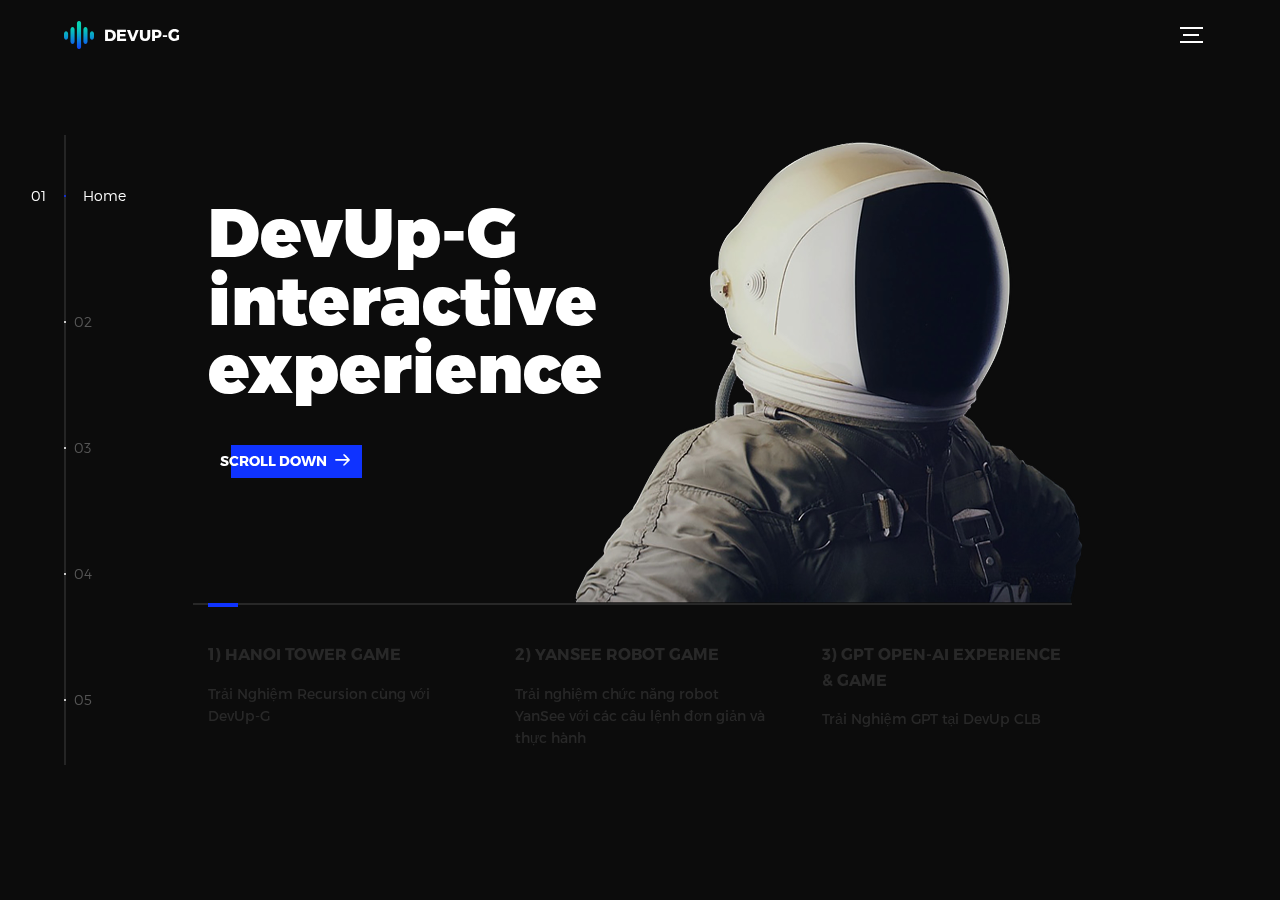
==== Ondex.html @ b47e3904 "go" ====
<!DOCTYPE html>
<html lang="en">
<head>
  <title>DevUp</title>
  <meta charset="utf-8">
  <meta name="viewport" content="width=device-width, initial-scale=1">
  <meta http-equiv="X-UA-Compatible" content="IE=edge">
  <meta name="description" content="HTML5 website template">
  <meta name="keywords" content="global, template, html, sass, jquery">
  <meta name="author" content="Bucky Maler">
  <link rel="stylesheet" href="assets/css/main.css">
</head>
<body>

<!-- notification for small viewports and landscape oriented smartphones -->
<div class="device-notification">
  <a class="device-notification--logo" href="#0">
    <img src="assets/img/logo.png" alt="Global">
    <p>DevUp Game</p>
  </a>
  <p class="device-notification--message">Global has so much to offer that we must request you orient your device to portrait or find a larger screen. You won't be disappointed.</p>
</div>

<div class="perspective effect-rotate-left">
  <div class="container"><div class="outer-nav--return"></div>
    <div id="viewport" class="l-viewport">
      <div class="l-wrapper">
        <header class="header">
          <a class="header--logo" href="#0">
            <img src="assets/img/logo.png" alt="Global">
            <p>DevUp-G</p>
          </a>
          <button class="header--cta cta">DevUp-G</button>
          <div class="header--nav-toggle">
            <span></span>
          </div>
        </header>
        <nav class="l-side-nav">
          <ul class="side-nav">
            <li class="is-active"><span>Home</span></li>
            <li><span>D-Game</span></li>
            <li><span>About</span></li>
            <li><span>Contact</span></li>
            <li><span>Website</span></li>
          </ul>
        </nav>
        <ul class="l-main-content main-content">
          <li class="l-section section section--is-active">
            <div class="intro">
              <div class="intro--banner">
                <h1>DevUp-G<br>interactive<br>experience</h1>
                <button class="cta">Scroll Down
                  <svg version="1.1" id="Layer_1" xmlns="http://www.w3.org/2000/svg" xmlns:xlink="http://www.w3.org/1999/xlink" x="0px" y="0px" viewBox="0 0 150 118" style="enable-background:new 0 0 150 118;" xml:space="preserve">
                  <g transform="translate(0.000000,118.000000) scale(0.100000,-0.100000)">
                    <path d="M870,1167c-34-17-55-57-46-90c3-15,81-100,194-211l187-185l-565-1c-431,0-571-3-590-13c-55-28-64-94-18-137c21-20,33-20,597-20h575l-192-193C800,103,794,94,849,39c20-20,39-29,61-29c28,0,63,30,298,262c147,144,272,271,279,282c30,51,23,60-219,304C947,1180,926,1196,870,1167z"/>
                  </g>
                  </svg>
                  <span class="btn-background"></span>
                </button>
                <img src="assets/img/introduction-visual.png" alt="Welcome">
              </div>
              <div class="intro--options">
                <a href="https://www.mathsisfun.com/games/towerofhanoi.html">
                  <h3>1) Hanoi Tower Game</h3>
                  <p>Trải Nghiệm Recursion cùng với DevUp-G</p>
                </a>
                <a href="#0">
                  <h3>2) YanSee Robot Game</h3>
                  <p>Trải nghiệm chức năng robot YanSee với các câu lệnh đơn giản và thực hành</p>
                </a>
                <a href="#0">
                  <h3>3) GPT OPEN-AI Experience & Game</h3>
                  <p>Trải Nghiệm GPT tại DevUp CLB</p>
                </a>
                
                
              </div>
            </div>
          </li>
          <li class="l-section section">
            <div class="work">
              <h2>OPENDAY GAMES</h2>
              <div class="work--lockup">
                <ul class="slider">
                  <li class="slider--item slider--item-left">
                    <a href="#0">
                      <div class="slider--item-image">
                        <img src="assets/img/work-victory.jpg" alt="Victory">
                      </div>
                      <p class="slider--item-title">#YanSee Robot Game</p>
                      <p class="slider--item-description">Trải nghiệm chức năng robot YanSee với các câu lệnh đơn giản và thực hành kết hợp công nghệ vận động YanSee</p>
                    </a>
                  </li>
                  <li class="slider--item slider--item-center">
                    <a href="https://www.mathsisfun.com/games/towerofhanoi.html">
                      <div class="slider--item-image">
                        <img src="assets/img/work-metiew-smith.jpg" alt="Metiew and Smith">
                      </div>
                      <p class="slider--item-title">#Hanoi Tower Game</p>
                      <p class="slider--item-description">Các bạn sẽ được cung cấp 3 chiếc laptop để có thể truy cập vào game Hanoi Tower. Với mục tiêu đó là thực hiện đưa khổi tháp từ trụ 1 qua trụ 3 càng nhanh càng tốt. BTC sẽ phổ biến luật chơi cho các bạn trước khi chơi. Sau khi hết thời gian BTC sẽ giới thiệu việc ứng dụng Recursion trong việc chơi trò chơi này như thế nào và cho phép các bạn thử lại</p>
                    </a>
                  </li>
                  <li class="slider--item slider--item-right">
                    <a href="#0">
                      <div class="slider--item-image">
                        <img src="assets/img/work-alex-nowak.jpg" alt="Alex Nowak">
                      </div>
                      <p class="slider--item-title">#GPT OPEN-AI Experience & Game</p>
                      <p class="slider--item-description">BTC sẽ cho các bạn 1 máy để trải nghiệm, 1 máy để chơi mini game. Máy chơi Mini Game sẽ kết nối với TV phía sau (nếu có) để hiển thị đáp án của thí sinh tham gia và hiển thị ChatGPT trực tiếp. Mỗi bạn tham gia sẽ được hỏi 1 bộ 3 câu hỏi và câu trả lời sẽ được đánh máy thể hiện trực tiếp trên TV. Sau đó BTC sẽ để GPT trả lời bộ câu hỏi đó để so sánh câu trả lời của học sinh với GPT. Nếu đúng trên ⅔ bộ câu hỏi thì sẽ được phần quà từ BTC, trường hợp trả lời chỉ được ⅓ thì sẽ không được quà.
                      </p>
                    </a>
                  </li>

                </li>
                <li class="slider--item slider--item-right">
                  <a href="#0">
                    <div class="slider--item-image">
                      <img src="assets/img/work-metiew-smith.jpg" alt="Alex Nowak">
                    </div>
                    <p class="slider--item-title">#Bốc Thăm Có Thưởng</p>
                    <p class="slider--item-description">Các bạn học sinh sẽ lắng tìm hiểu về CLB trên website để có nội dung.BTC có một hộp nhỏ chứa các lá thăm để các bạn bốc 1 câu hỏi và trả lời. Khi học sinh bóc và trả lời đúng câu hỏi sẽ được nhận phần quà từ chương trình. Trường hợp trả lời sai, BTC : Chúc bạn may mắn lần sau </p>
                  </a>
                </li>

                </ul>
                <div class="slider--prev">
                  <svg version="1.1" id="Layer_1" xmlns="http://www.w3.org/2000/svg" xmlns:xlink="http://www.w3.org/1999/xlink" x="0px" y="0px"
                  viewBox="0 0 150 118" style="enable-background:new 0 0 150 118;" xml:space="preserve">
                  <g transform="translate(0.000000,118.000000) scale(0.100000,-0.100000)">
                    <path d="M561,1169C525,1155,10,640,3,612c-3-13,1-36,8-52c8-15,134-145,281-289C527,41,562,10,590,10c22,0,41,9,61,29
                    c55,55,49,64-163,278L296,510h575c564,0,576,0,597,20c46,43,37,109-18,137c-19,10-159,13-590,13l-565,1l182,180
                    c101,99,187,188,193,199c16,30,12,57-12,84C631,1174,595,1183,561,1169z"/>
                  </g>
                  </svg>
                </div>
                <div class="slider--next">
                  <svg version="1.1" id="Layer_1" xmlns="http://www.w3.org/2000/svg" xmlns:xlink="http://www.w3.org/1999/xlink" x="0px" y="0px" viewBox="0 0 150 118" style="enable-background:new 0 0 150 118;" xml:space="preserve">
                  <g transform="translate(0.000000,118.000000) scale(0.100000,-0.100000)">
                    <path d="M870,1167c-34-17-55-57-46-90c3-15,81-100,194-211l187-185l-565-1c-431,0-571-3-590-13c-55-28-64-94-18-137c21-20,33-20,597-20h575l-192-193C800,103,794,94,849,39c20-20,39-29,61-29c28,0,63,30,298,262c147,144,272,271,279,282c30,51,23,60-219,304C947,1180,926,1196,870,1167z"/>
                  </g>
                  </svg>
                </div>
              </div>
            </div>
          </li>
          <li class="l-section section">
            <div class="about">
              <div class="about--banner">
                <h2>DevUp<br>believe in<br>passionate<br>people</h2>
                <a href="https://www.facebook.com/DevUp.17">Our Page
                  <span>
                    <svg version="1.1" id="Layer_1" xmlns="http://www.w3.org/2000/svg" xmlns:xlink="http://www.w3.org/1999/xlink" x="0px" y="0px" viewBox="0 0 150 118" style="enable-background:new 0 0 150 118;" xml:space="preserve">
                    <g transform="translate(0.000000,118.000000) scale(0.100000,-0.100000)">
                      <path d="M870,1167c-34-17-55-57-46-90c3-15,81-100,194-211l187-185l-565-1c-431,0-571-3-590-13c-55-28-64-94-18-137c21-20,33-20,597-20h575l-192-193C800,103,794,94,849,39c20-20,39-29,61-29c28,0,63,30,298,262c147,144,272,271,279,282c30,51,23,60-219,304C947,1180,926,1196,870,1167z"/>
                    </g>
                    </svg>
                  </span>
                </a>
                <img src="assets/img/about-visual.png" alt="About Us">
              </div>
              <div class="about--options">
                <a href="#0">
                  <h3>Winners</h3>
                </a>
                <a href="#0">
                  <h3>Philosophy</h3>
                </a>
                <a href="#0">
                  <h3>History</h3>
                </a>
              </div>
            </div>
          </li>
          <li class="l-section section">
            <div class="contact">
              <div class="contact--lockup">
                <div class="modal">
                  <div class="modal--information">
                    <p>DevUp Club, FPT AI Quy Nhon, VietNam</p>
                    <a href="mailto:ouremail@gmail.com">devupclub@gmail.com</a>
                    <a href="tel:+148126287560">+84 12 628 75 60</a>
                  </div>
                  <ul class="modal--options">
                    <li><a href="https://www.facebook.com/DevUp.17">Facebook</a></li>
                    <li><a href="#0">Location</a></li>
                    <li><a href="mailto:ouremail@gmail.com">Contact Us</a></li>
                  </ul>
                </div>
              </div>
            </div>
          </li>
          <li class="l-section section">
            <div class="hire">
              <h2>Information about DevUp</h2>
              <!-- checkout formspree.io for easy form setup -->
              <form class="work-request">
                <div class="work-request--options">
                  <span class="options-a">
                    <input id="opt-1" type="checkbox" value="app design">

                    <!--
                    <label for="opt-1">
                      <svg version="1.1" id="Layer_1" xmlns="http://www.w3.org/2000/svg" xmlns:xlink="http://www.w3.org/1999/xlink" x="0px" y="0px"
                      viewBox="0 0 150 111" style="enable-background:new 0 0 150 111;" xml:space="preserve">
                      <g transform="translate(0.000000,111.000000) scale(0.100000,-0.100000)">
                        <path d="M950,705L555,310L360,505C253,612,160,700,155,700c-6,0-44-34-85-75l-75-75l278-278L550-5l475,475c261,261,475,480,475,485c0,13-132,145-145,145C1349,1100,1167,922,950,705z"/>
                      </g>
                      </svg>
                      App Design
                    </label>
                    <input id="opt-2" type="checkbox" value="graphic design">
                    <label for="opt-2">
                      <svg version="1.1" id="Layer_1" xmlns="http://www.w3.org/2000/svg" xmlns:xlink="http://www.w3.org/1999/xlink" x="0px" y="0px"
                      viewBox="0 0 150 111" style="enable-background:new 0 0 150 111;" xml:space="preserve">
                      <g transform="translate(0.000000,111.000000) scale(0.100000,-0.100000)">
                        <path d="M950,705L555,310L360,505C253,612,160,700,155,700c-6,0-44-34-85-75l-75-75l278-278L550-5l475,475c261,261,475,480,475,485c0,13-132,145-145,145C1349,1100,1167,922,950,705z"/>
                      </g>
                      </svg>
                      Graphic Design
                    </label>
                    <input id="opt-3" type="checkbox" value="motion design">
                    <label for="opt-3">
                      <svg version="1.1" id="Layer_1" xmlns="http://www.w3.org/2000/svg" xmlns:xlink="http://www.w3.org/1999/xlink" x="0px" y="0px"
                      viewBox="0 0 150 111" style="enable-background:new 0 0 150 111;" xml:space="preserve">
                      <g transform="translate(0.000000,111.000000) scale(0.100000,-0.100000)">
                        <path d="M950,705L555,310L360,505C253,612,160,700,155,700c-6,0-44-34-85-75l-75-75l278-278L550-5l475,475c261,261,475,480,475,485c0,13-132,145-145,145C1349,1100,1167,922,950,705z"/>
                      </g>
                      </svg>
                      Motion Design
                    </label>
                  </span>
                  <span class="options-b">
                    <input id="opt-4" type="checkbox" value="ux design">
                    <label for="opt-4">
                      <svg version="1.1" id="Layer_1" xmlns="http://www.w3.org/2000/svg" xmlns:xlink="http://www.w3.org/1999/xlink" x="0px" y="0px"
                      viewBox="0 0 150 111" style="enable-background:new 0 0 150 111;" xml:space="preserve">
                      <g transform="translate(0.000000,111.000000) scale(0.100000,-0.100000)">
                        <path d="M950,705L555,310L360,505C253,612,160,700,155,700c-6,0-44-34-85-75l-75-75l278-278L550-5l475,475c261,261,475,480,475,485c0,13-132,145-145,145C1349,1100,1167,922,950,705z"/>
                      </g>
                      </svg>
                      UX Design
                    </label>
                    <input id="opt-5" type="checkbox" value="webdesign">
                    <label for="opt-5">
                      <svg version="1.1" id="Layer_1" xmlns="http://www.w3.org/2000/svg" xmlns:xlink="http://www.w3.org/1999/xlink" x="0px" y="0px"
                      viewBox="0 0 150 111" style="enable-background:new 0 0 150 111;" xml:space="preserve">
                      <g transform="translate(0.000000,111.000000) scale(0.100000,-0.100000)">
                        <path d="M950,705L555,310L360,505C253,612,160,700,155,700c-6,0-44-34-85-75l-75-75l278-278L550-5l475,475c261,261,475,480,475,485c0,13-132,145-145,145C1349,1100,1167,922,950,705z"/>
                      </g>
                      </svg>
                      Webdesign
                    </label>
                    <input id="opt-6" type="checkbox" value="marketing">
                    <label for="opt-6">
                      <svg version="1.1" id="Layer_1" xmlns="http://www.w3.org/2000/svg" xmlns:xlink="http://www.w3.org/1999/xlink" x="0px" y="0px"
                      viewBox="0 0 150 111" style="enable-background:new 0 0 150 111;" xml:space="preserve">
                      <g transform="translate(0.000000,111.000000) scale(0.100000,-0.100000)">
                        <path d="M950,705L555,310L360,505C253,612,160,700,155,700c-6,0-44-34-85-75l-75-75l278-278L550-5l475,475c261,261,475,480,475,485c0,13-132,145-145,145C1349,1100,1167,922,950,705z"/>
                      </g>
                      </svg>
                      Marketing
                    </label>
                  </span>
                </div> -->





                <div class="intro--options">
                  <a href="#0">
                    <h3>1) Mục tiêu của CLB DevUp là gì ?</h3>
                    <p>Trải Nghiệm Recursion cùng với DevUp-G</p>
                  </a>
                  <a href="#0">
                    <h3>2) CLB DevUp hiện nay đang hoạt động chính tại những mảng nào ?</h3>
                    <p>Trải nghiệm chức năng robot YanSee với các câu lệnh đơn giản và thực hành</p>
                  </a>
                  <a href="#0">
                    <h3>3) Chủ nhiệm CLB DevUp hiện nay là ai ?</h3>
                    <p>Trải Nghiệm GPT tại DevUp CLB</p>
                  </a>
                  

                  <a href="#0">
                    <h3>4) Giảng viên nào đang là Mentor chính cho CLB ?</h3>
                    <p>Trải Nghiệm Recursion cùng với DevUp-G</p>
                  </a>
                  <a href="#0">
                    <h3>5) CLB được thành lập khi nào (ngày tháng năm cụ thể) ?</h3>
                    <p>Trải nghiệm chức năng robot YanSee với các câu lệnh đơn giản và thực hành</p>
                  </a>
                  <a href="#0">
                    <h3>6) Các sự kiện nổi bật thời gian qua của DevUp ?
                    </h3>
                    <p>Trải Nghiệm GPT tại DevUp CLB</p>
                  </a>


                  
                  
                </div>


































                <!-- <div class="work-request--information">
                  <div class="information-name">
                    <input id="name" type="text" spellcheck="false">
                    <label for="name">Name</label>
                  </div>
                  <div class="information-email">
                    <input id="email" type="email" spellcheck="false">
                    <label for="email">Email</label>
                  </div>
                </div> -->
                
              </form>
            </div>
          </li>
        </ul>
      </div>
    </div>
  </div>
  <ul class="outer-nav">
    <li class="is-active">Home</li>
    <li>D-Games</li>
    <li>About</li>
    <li>Contact</li>
    <li>Webste</li>
  </ul>
</div>

<script src="https://ajax.googleapis.com/ajax/libs/jquery/2.2.4/jquery.min.js"></script>
<script>window.jQuery || document.write('<script src="assets/js/vendor/jquery-2.2.4.min.js"><\/script>')</script>
<script src="assets/js/functions-min.js"></script>
</body>
</html>
---- assets/css/main.css ----
@font-face{font-family:'Montserrat';src:url("fonts/Montserrat-Black.eot");src:local("☺"),url("fonts/Montserrat-Black.woff") format("woff"),url("fonts/Montserrat-Black.ttf") format("truetype"),url("fonts/Montserrat-Black.svg") format("svg");font-weight:900;font-style:normal}@font-face{font-family:'Montserrat';src:url("fonts/Montserrat-Bold.eot");src:local("☺"),url("fonts/Montserrat-Bold.woff") format("woff"),url("fonts/Montserrat-Bold.ttf") format("truetype"),url("fonts/Montserrat-Bold.svg") format("svg");font-weight:700;font-style:normal}@font-face{font-family:'Montserrat';src:url("fonts/Montserrat-Regular.eot");src:local("☺"),url("fonts/Montserrat-Regular.woff") format("woff"),url("fonts/Montserrat-Regular.ttf") format("truetype"),url("fonts/Montserrat-Regular.svg") format("svg");font-weight:400;font-style:normal}@font-face{font-family:'Montserrat';src:url("fonts/Montserrat-Light.eot");src:local("☺"),url("fonts/Montserrat-Light.woff") format("woff"),url("fonts/Montserrat-Light.ttf") format("truetype"),url("fonts/Montserrat-Light.svg") format("svg");font-weight:300;font-style:normal}/*! normalize.css v3.0.2 | MIT License | git.io/normalize */html{font-family:sans-serif;-ms-text-size-adjust:100%;-webkit-text-size-adjust:100%}body{margin:0}article,aside,details,figcaption,figure,footer,header,hgroup,main,menu,nav,section,summary{display:block}audio,canvas,progress,video{display:inline-block;vertical-align:baseline}audio:not([controls]){display:none;height:0}[hidden],template{display:none}a{background-color:transparent}a:active,a:hover{outline:0}abbr[title]{border-bottom:1px dotted}b,strong{font-weight:bold}dfn{font-style:italic}h1{font-size:2em;margin:0.67em 0}mark{background:#ff0;color:#000}small{font-size:80%}sub,sup{font-size:75%;line-height:0;position:relative;vertical-align:baseline}sup{top:-0.5em}sub{bottom:-0.25em}img{border:0}svg:not(:root){overflow:hidden}figure{margin:1em 40px}hr{box-sizing:content-box;height:0}pre{overflow:auto}code,kbd,pre,samp{font-family:monospace, monospace;font-size:1em}button,input,optgroup,select,textarea{color:inherit;font:inherit;margin:0}button{overflow:visible}button,select{text-transform:none}button,html input[type="button"],input[type="reset"],input[type="submit"]{-webkit-appearance:button;cursor:pointer}button[disabled],html input[disabled]{cursor:default}button::-moz-focus-inner,input::-moz-focus-inner{border:0;padding:0}input{line-height:normal}input[type="checkbox"],input[type="radio"]{box-sizing:border-box;padding:0}input[type="number"]::-webkit-inner-spin-button,input[type="number"]::-webkit-outer-spin-button{height:auto}input[type="search"]{-webkit-appearance:textfield;box-sizing:content-box}input[type="search"]::-webkit-search-cancel-button,input[type="search"]::-webkit-search-decoration{-webkit-appearance:none}fieldset{border:1px solid #c0c0c0;margin:0 2px;padding:0.35em 0.625em 0.75em}legend{border:0;padding:0}textarea{overflow:auto}optgroup{font-weight:bold}table{border-collapse:collapse;border-spacing:0}td,th{padding:0}::-moz-selection{background:#FFF498}::selection{background:#FFF498}::-moz-selection{background:#FFF498}img::-moz-selection{background:transparent}img::selection{background:transparent}img::-moz-selection{background:transparent}body{-webkit-tap-highlight-color:#FFF498}body{background-color:#0c0c0c;font-size:14px;line-height:1.6;font-family:"Montserrat",sans-serif;color:#fff;-webkit-font-smoothing:antialiased;-webkit-text-size-adjust:100%}.l-viewport{position:relative;width:100%;height:100vh;box-shadow:0 0 45px 5px rgba(0,0,0,0.85);overflow:hidden}.l-wrapper{position:relative;width:1440px;max-width:90%;height:100%;margin:0 auto}.l-side-nav{position:absolute;left:0;display:-webkit-box;display:-webkit-flex;display:-ms-flexbox;display:flex;height:100%;-webkit-box-align:center;-webkit-align-items:center;-ms-flex-align:center;align-items:center}.l-side-nav::before{content:"";position:absolute;top:50%;left:0;-webkit-transform:translateY(-50%);transform:translateY(-50%);width:2px;height:70%;max-height:750px;background-color:#555;opacity:.35;z-index:10}@media (max-width: 1180px){.l-side-nav{display:none}}.l-main-content{position:relative;width:100%;height:100%;margin:0;padding:0;list-style:none}.l-section{position:absolute;width:100%;height:100%}.device-notification{display:none;position:fixed;top:0;left:0;width:100%;height:100%;-webkit-box-orient:vertical;-webkit-box-direction:normal;-webkit-flex-direction:column;-ms-flex-direction:column;flex-direction:column;-webkit-box-align:center;-webkit-align-items:center;-ms-flex-align:center;-ms-grid-row-align:center;align-items:center;-webkit-box-pack:center;-webkit-justify-content:center;-ms-flex-pack:center;justify-content:center;background-color:#0c0c0c;z-index:12}.device-notification--logo{display:-webkit-box;display:-webkit-flex;display:-ms-flexbox;display:flex;-webkit-box-align:center;-webkit-align-items:center;-ms-flex-align:center;align-items:center;text-decoration:none;color:#fff}.device-notification--logo p{margin:0 0 0 10px;font-size:16px;font-weight:700;text-transform:uppercase}.device-notification--message{width:70%;margin:30px 0 0 0;font-weight:700;text-align:center}@media (max-width: 767px) and (min-width: 601px) and (max-height: 680px){.device-notification{display:-webkit-box;display:-webkit-flex;display:-ms-flexbox;display:flex}}@media (max-width: 600px) and (min-width: 480px) and (max-height: 580px){.device-notification{display:-webkit-box;display:-webkit-flex;display:-ms-flexbox;display:flex}}@media (max-width: 736px) and (min-width: 360px) and (orientation: landscape){.device-notification{display:-webkit-box;display:-webkit-flex;display:-ms-flexbox;display:flex}}@media(max-width: 359px){.device-notification{display:-webkit-box;display:-webkit-flex;display:-ms-flexbox;display:flex}}.section{opacity:0;visibility:hidden;-webkit-transition:opacity .4s ease-in-out,visibility 0s .4s;transition:opacity .4s ease-in-out,visibility 0s .4s}.section--is-active{opacity:1;visibility:visible;z-index:1;-webkit-transition:opacity .4s ease-in-out .4s;transition:opacity .4s ease-in-out .4s}.section--next{-webkit-transform:translateY(-45px);transform:translateY(-45px);-webkit-transition:-webkit-transform .4s ease-in-out;transition:-webkit-transform .4s ease-in-out;transition:transform .4s ease-in-out;transition:transform .4s ease-in-out, -webkit-transform .4s ease-in-out}.section--prev{-webkit-transform:translateY(45px);transform:translateY(45px);-webkit-transition:-webkit-transform .4s ease-in-out;transition:-webkit-transform .4s ease-in-out;transition:transform .4s ease-in-out;transition:transform .4s ease-in-out, -webkit-transform .4s ease-in-out}.header{position:absolute;top:0;left:0;display:-webkit-box;display:-webkit-flex;display:-ms-flexbox;display:flex;width:100%;height:70px;-webkit-box-align:center;-webkit-align-items:center;-ms-flex-align:center;align-items:center;-webkit-box-pack:justify;-webkit-justify-content:space-between;-ms-flex-pack:justify;justify-content:space-between;z-index:10}.header--logo{display:-webkit-box;display:-webkit-flex;display:-ms-flexbox;display:flex;-webkit-box-align:center;-webkit-align-items:center;-ms-flex-align:center;align-items:center;text-decoration:none;color:#fff}.header--logo p{margin:0 0 0 10px;font-size:16px;font-weight:700;text-transform:uppercase}.header--nav-toggle{display:-webkit-box;display:-webkit-flex;display:-ms-flexbox;display:flex;width:50px;height:50px;-webkit-box-orient:vertical;-webkit-box-direction:normal;-webkit-flex-direction:column;-ms-flex-direction:column;flex-direction:column;-webkit-box-align:center;-webkit-align-items:center;-ms-flex-align:center;align-items:center;-webkit-box-pack:center;-webkit-justify-content:center;-ms-flex-pack:center;justify-content:center;cursor:pointer}.header--nav-toggle span,.header--nav-toggle::before,.header--nav-toggle::after{content:"";position:relative;width:16px;height:2px;background-color:#fff}.header--nav-toggle::before{bottom:5px;width:23px}.header--nav-toggle::after{top:5px;width:23px}.header--cta{position:absolute;top:50%;left:50%;-webkit-transform:translate(-50%, -50%);transform:translate(-50%, -50%);padding:0 20px;line-height:30px;text-decoration:none;color:#fff;font-weight:700;text-transform:uppercase;background-color:#0f33ff;border:none;opacity:0;visibility:hidden;-webkit-transition:opacity .4s ease-in-out,visibility 0s .4s;transition:opacity .4s ease-in-out,visibility 0s .4s}.header--cta:focus{outline:none}.header--cta.is-active{opacity:1;visibility:visible;-webkit-transition:opacity .4s ease-in-out .4s;transition:opacity .4s ease-in-out .4s}@media (max-width: 767px){.header--cta{display:none}}.side-nav{position:relative;display:-webkit-box;display:-webkit-flex;display:-ms-flexbox;display:flex;width:100px;height:70%;max-height:750px;-webkit-box-orient:vertical;-webkit-box-direction:normal;-webkit-flex-direction:column;-ms-flex-direction:column;flex-direction:column;-webkit-justify-content:space-around;-ms-flex-pack:distribute;justify-content:space-around;margin:0;padding:0;list-style-position:inside;z-index:10}.side-nav>li{position:relative;top:-5px;color:#fff;font-size:6px;cursor:pointer}.side-nav>li span{position:relative;top:3px;left:10px;color:#fff;font-size:14px;font-weight:300;opacity:0;visibility:hidden}.side-nav>li::before{position:absolute;top:3px;left:10px;color:#555;font-size:14px;font-weight:300}.side-nav li:nth-child(1)::before{content:"01"}.side-nav li:nth-child(2)::before{content:"02"}.side-nav li:nth-child(3)::before{content:"03"}.side-nav li:nth-child(4)::before{content:"04"}.side-nav li:nth-child(5)::before{content:"05"}.side-nav li.is-active{color:#0f33ff;-webkit-transition:color .4s ease-in-out;transition:color .4s ease-in-out}.side-nav li.is-active span{opacity:1;visibility:visible;-webkit-transition:opacity .4s ease-in-out;transition:opacity .4s ease-in-out}.side-nav li.is-active::before{left:-33px;color:#fff}.intro{position:relative;display:-webkit-box;display:-webkit-flex;display:-ms-flexbox;display:flex;width:900px;max-width:75%;height:100%;-webkit-box-orient:vertical;-webkit-box-direction:normal;-webkit-flex-direction:column;-ms-flex-direction:column;flex-direction:column;-webkit-box-pack:center;-webkit-justify-content:center;-ms-flex-pack:center;justify-content:center;margin:0 auto}@media (max-width: 1180px){.intro{max-width:100%}}.intro--banner{position:relative;height:475px}.intro--banner::before{content:"";position:absolute;bottom:20px;left:-15px;right:0;height:2px;background-color:#282828}.intro--banner::after{content:"";position:absolute;bottom:18px;left:0;width:30px;height:4px;background-color:#0f33ff}.intro--banner h1{position:relative;font-size:68px;font-weight:900;line-height:1;z-index:1}.intro--banner button{position:relative;padding:5px 17px 5px 12px;font-weight:700;text-transform:uppercase;background-color:transparent;border:none}.intro--banner button .btn-background{position:absolute;top:0;left:23px;right:0;height:100%;background-color:#0f33ff;z-index:-1;-webkit-transition:left .2s ease-in-out;transition:left .2s ease-in-out}.intro--banner button:hover .btn-background{left:0}.intro--banner button:focus{outline:none}.intro--banner button svg{position:relative;left:5px;width:15px;fill:#fff}.intro--banner img{position:absolute;bottom:21px;right:-12px}.intro--options{display:-webkit-box;display:-webkit-flex;display:-ms-flexbox;display:flex;-webkit-box-pack:justify;-webkit-justify-content:space-between;-ms-flex-pack:justify;justify-content:space-between;margin:0;padding:0;list-style:none}.intro--options>a{max-width:250px;text-decoration:none;color:#282828;-webkit-transition:color .2s ease-in-out;transition:color .2s ease-in-out}.intro--options>a:hover{color:#fff}.intro--options h3{font-size:16px;text-transform:uppercase}.intro--options p{margin-bottom:0}@media (max-width: 900px){.intro--banner{height:380px}.intro--banner h1{font-size:55px}.intro--banner img{width:430px}.intro--options>a{margin-right:30px}.intro--options>a:last-child{margin-right:0}}@media (max-width: 767px){.intro--banner{height:305px}.intro--banner h1{font-size:44px}.intro--banner img{width:330px}.intro--options{display:block}.intro--options>a{display:block;max-width:100%;margin:0 0 30px 0}.intro--options>a:last-child{margin-bottom:0}}@media (max-width: 600px){.intro--banner{height:360px}.intro--banner h1{font-size:55px}.intro--banner img{display:none}}@media (max-width: 600px) and (max-height: 750px){.intro--banner{height:auto}.intro--banner::before,.intro--banner::after{display:none}.intro--banner h1{margin-top:0}.intro--options{display:none}}.work{position:relative;display:-webkit-box;display:-webkit-flex;display:-ms-flexbox;display:flex;width:960px;max-width:80%;height:100%;-webkit-box-orient:vertical;-webkit-box-direction:normal;-webkit-flex-direction:column;-ms-flex-direction:column;flex-direction:column;-webkit-box-pack:center;-webkit-justify-content:center;-ms-flex-pack:center;justify-content:center;margin:0 auto}@media (max-width: 1180px){.work{max-width:100%}}.work h2{margin:0 0 20px 0;font-size:30px;text-align:center}.work--lockup{position:relative}.work--lockup .slider{position:relative;display:-webkit-box;display:-webkit-flex;display:-ms-flexbox;display:flex;width:80%;margin:0 auto;padding:0;list-style:none}.work--lockup .slider--item{position:absolute;display:none;text-align:center}.work--lockup .slider--item a{text-decoration:none;color:#858585}.work--lockup .slider--item-title{margin-top:10px;font-size:12px;font-weight:700;text-transform:uppercase}.work--lockup .slider--item-description{display:none;max-width:250px;margin:0 auto}.work--lockup .slider--item-image{width:150px;height:150px;margin:0 auto;border-radius:50%;overflow:hidden}.work--lockup .slider--item-image img{width:100%}.work--lockup .slider--item-left{top:50%;left:0;-webkit-transform:translateY(-50%);transform:translateY(-50%);display:block}.work--lockup .slider--item-right{top:50%;right:0;-webkit-transform:translateY(-50%);transform:translateY(-50%);display:block}.work--lockup .slider--item-center{position:relative;top:30px;left:50%;-webkit-transform:translateX(-50%);transform:translateX(-50%);display:block}.work--lockup .slider--item-center a{color:#fff}.work--lockup .slider--item-center .slider--item-title{margin-top:25px;font-size:16px}.work--lockup .slider--item-center .slider--item-description{display:block}.work--lockup .slider--item-center .slider--item-image{width:300px;height:300px}.work--lockup .slider--next,.work--lockup .slider--prev{position:absolute;top:160px;display:-webkit-box;display:-webkit-flex;display:-ms-flexbox;display:flex;width:50px;height:50px;-webkit-box-align:center;-webkit-align-items:center;-ms-flex-align:center;align-items:center;-webkit-box-pack:center;-webkit-justify-content:center;-ms-flex-pack:center;justify-content:center;background-color:#282828;border-radius:50%;cursor:pointer}.work--lockup .slider--next svg,.work--lockup .slider--prev svg{width:20px;fill:#fff}.work--lockup .slider--next{right:0}.work--lockup .slider--prev{left:0}@media (max-width: 900px){.work--lockup .slider--item-image{width:120px;height:120px}.work--lockup .slider--item-center .slider--item-image{width:240px;height:240px}.work--lockup .slider--next,.work--lockup .slider--prev{top:130px}}@media (max-width: 767px){.work--lockup .slider{width:75%}.work--lockup .slider--item-image{width:90px;height:90px}.work--lockup .slider--item-center .slider--item-image{width:190px;height:190px}.work--lockup .slider--next,.work--lockup .slider--prev{top:105px}}@media (max-width: 600px){.work--lockup .slider{width:auto}.work--lockup .slider--item-left,.work--lockup .slider--item-right{display:none}}.about{position:relative;display:-webkit-box;display:-webkit-flex;display:-ms-flexbox;display:flex;width:900px;max-width:75%;height:100%;-webkit-box-orient:vertical;-webkit-box-direction:normal;-webkit-flex-direction:column;-ms-flex-direction:column;flex-direction:column;-webkit-box-pack:center;-webkit-justify-content:center;-ms-flex-pack:center;justify-content:center;margin:0 auto}@media (max-width: 1180px){.about{max-width:100%}}.about--banner{position:relative;height:475px}.about--banner::before{content:"";position:absolute;top:20px;left:200px;-webkit-transform:rotate(-25deg);transform:rotate(-25deg);border:5px solid #0f33ff;border-right-color:transparent;border-bottom-color:transparent}.about--banner::after{content:"";position:absolute;top:75px;left:400px;-webkit-transform:rotate(45deg);transform:rotate(45deg);width:10px;height:10px;background-color:#0f33ff}.about--banner h2{position:relative;margin-top:35px;font-size:68px;font-weight:900;line-height:1;z-index:1}.about--banner h2::before{content:"";position:absolute;top:60px;left:268px;width:30px;height:30px;background-color:#0f33ff;border-radius:50%}.about--banner h2::after{content:"";position:absolute;top:255px;left:255px;width:10px;height:10px;background-color:#0f33ff}.about--banner a{padding:5px 17px 5px 0;text-decoration:none;color:#fff;font-weight:700;text-transform:uppercase;background-color:transparent}.about--banner a:hover svg{left:10px}.about--banner a svg{position:relative;left:5px;width:15px;fill:#fff;-webkit-transition:left .2s ease-in-out;transition:left .2s ease-in-out}.about--banner img{position:absolute;bottom:-90px;right:-12px}.about--options{display:-webkit-box;display:-webkit-flex;display:-ms-flexbox;display:flex;max-width:600px;-webkit-box-pack:justify;-webkit-justify-content:space-between;-ms-flex-pack:justify;justify-content:space-between;margin:0;padding:0;list-style:none}.about--options>a{position:relative;width:150px;height:75px;text-decoration:none;color:#fff;border:10px solid #0f33ff;background-position:center;background-size:cover;background-repeat:no-repeat}.about--options>a:nth-child(1){background-image:url("../img/about-winners.jpg")}.about--options>a:nth-child(2){background-image:url("../img/about-philosophy.jpg")}.about--options>a:nth-child(3){background-image:url("../img/about-history.jpg")}.about--options>a:hover h3{bottom:-50px}.about--options h3{position:absolute;bottom:-38px;left:10px;font-size:16px;text-transform:uppercase;-webkit-transition:bottom .2s ease-in-out,left .2s ease-in-out;transition:bottom .2s ease-in-out,left .2s ease-in-out}@media (max-width: 767px){.about--banner{height:305px}.about--banner::before{top:0;left:125px}.about--banner::after{top:35px;left:260px}.about--banner h2{margin-top:10px;font-size:44px}.about--banner h2::before{top:28px;left:168px}.about--banner h2::after{top:163px;left:163px}.about--banner img{width:315px}}@media (max-width: 600px){.about--banner{height:auto}.about--banner::before{left:155px}.about--banner::after{left:310px}.about--banner h2{margin-top:0;font-size:55px}.about--banner h2::before{top:43px;left:214px}.about--banner h2::after{top:205px;left:205px}.about--banner img{display:none}.about--options{display:none}}.contact{position:fixed;top:0;left:0;width:100%;height:100%;background-image:url("../img/contact-visual.png");background-position:center;background-size:cover;background-repeat:no-repeat}.contact--lockup{position:relative;display:-webkit-box;display:-webkit-flex;display:-ms-flexbox;display:flex;width:900px;max-width:75%;height:100%;-webkit-box-align:center;-webkit-align-items:center;-ms-flex-align:center;align-items:center;-webkit-box-pack:end;-webkit-justify-content:flex-end;-ms-flex-pack:end;justify-content:flex-end;margin:0 auto}@media (max-width: 1180px){.contact--lockup{max-width:90%}}@media (max-width: 767px){.contact--lockup{-webkit-box-pack:center;-webkit-justify-content:center;-ms-flex-pack:center;justify-content:center}}.contact--lockup .modal{padding:45px 45px;text-align:center;background-color:#0c0c0c;box-shadow:0 0 30px 0 rgba(0,0,0,0.75)}.contact--lockup .modal--information p,.contact--lockup .modal--information a{display:block;margin:14px 0;text-decoration:none;color:#fff;font-weight:700}.contact--lockup .modal--information p{margin-top:0}.contact--lockup .modal--options{margin:0;padding:0;list-style:none}.contact--lockup .modal--options>li{width:130px;margin:0 auto 25px auto}.contact--lockup .modal--options li:nth-child(1){background-color:#1769ff}.contact--lockup .modal--options li:nth-child(2){background-color:#ea4c89}.contact--lockup .modal--options li:nth-child(3){margin-bottom:0;background-color:#0f33ff;text-transform:uppercase}.contact--lockup .modal--options a{display:block;width:100%;padding:8px 0;text-decoration:none;color:#fff;font-weight:700}.hire{position:relative;display:-webkit-box;display:-webkit-flex;display:-ms-flexbox;display:flex;width:700px;max-width:75%;height:100%;-webkit-box-orient:vertical;-webkit-box-direction:normal;-webkit-flex-direction:column;-ms-flex-direction:column;flex-direction:column;-webkit-box-pack:center;-webkit-justify-content:center;-ms-flex-pack:center;justify-content:center;margin:0 auto}@media (max-width: 1180px){.hire{max-width:100%}}.hire h2{margin:0 0 20px 0;font-size:30px;text-align:center}.work-request{display:-webkit-box;display:-webkit-flex;display:-ms-flexbox;display:flex;width:100%;-webkit-box-orient:vertical;-webkit-box-direction:normal;-webkit-flex-direction:column;-ms-flex-direction:column;flex-direction:column;-webkit-box-align:center;-webkit-align-items:center;-ms-flex-align:center;align-items:center;color:#fff}.work-request input[type="submit"]{width:400px;max-width:100%;line-height:50px;font-size:16px;font-weight:700;text-transform:uppercase;background-color:#0f33ff;border:none;border-radius:0}.work-request input[type="submit"]:focus{outline:none}.work-request--options{display:-webkit-box;display:-webkit-flex;display:-ms-flexbox;display:flex;width:100%;-webkit-box-orient:vertical;-webkit-box-direction:normal;-webkit-flex-direction:column;-ms-flex-direction:column;flex-direction:column;-webkit-box-align:center;-webkit-align-items:center;-ms-flex-align:center;align-items:center;margin:30px 0}.work-request--options .options-a{display:-webkit-box;display:-webkit-flex;display:-ms-flexbox;display:flex;width:100%;-webkit-box-pack:justify;-webkit-justify-content:space-between;-ms-flex-pack:justify;justify-content:space-between}.work-request--options .options-b{display:-webkit-box;display:-webkit-flex;display:-ms-flexbox;display:flex;width:72%;-webkit-flex-wrap:wrap;-ms-flex-wrap:wrap;flex-wrap:wrap;-webkit-justify-content:space-around;-ms-flex-pack:distribute;justify-content:space-around}.work-request--options label{display:block;width:200px;margin-bottom:30px;line-height:50px;font-size:16px;font-weight:700;text-align:center;border:2px solid #fff;cursor:pointer;-webkit-transition:background-color .2s ease-in-out,border-color .2s ease-in-out;transition:background-color .2s ease-in-out,border-color .2s ease-in-out}.work-request--options label svg{position:relative;left:-5px;width:0;fill:#fff;-webkit-transition:width .2s ease-in-out;transition:width .2s ease-in-out}.work-request--options input[type="checkbox"]{display:none}.work-request--options input[type="checkbox"]:checked+label{background-color:#0f33ff;border-color:#0f33ff}.work-request--options input[type="checkbox"]:checked+label svg{width:15px}.work-request--information{display:-webkit-box;display:-webkit-flex;display:-ms-flexbox;display:flex;width:100%;-webkit-box-pack:justify;-webkit-justify-content:space-between;-ms-flex-pack:justify;justify-content:space-between;margin-bottom:60px}.work-request--information .information-name,.work-request--information .information-email{position:relative;width:45%;height:50px;font-size:30px;font-weight:300}.work-request--information input[type="text"],.work-request--information input[type="email"]{width:100%;padding:0 0 5px 0;background-color:transparent;border:none;border-bottom:1px solid #fff;border-radius:0}.work-request--information input[type="text"]:focus,.work-request--information input[type="email"]:focus{outline:none;background-color:#0c0c0c}.work-request--information label{position:absolute;top:0;left:0;pointer-events:none;-webkit-transition:top .2s ease-in-out,font-size .2s ease-in-out;transition:top .2s ease-in-out,font-size .2s ease-in-out}.work-request--information input:focus+label,.work-request--information input.has-value+label{top:-15px;font-size:14px}@media (max-width: 767px){.work-request--options{-webkit-box-orient:horizontal;-webkit-box-direction:normal;-webkit-flex-direction:row;-ms-flex-direction:row;flex-direction:row;-webkit-justify-content:space-around;-ms-flex-pack:distribute;justify-content:space-around}.work-request--options .options-a,.work-request--options .options-b{display:block;width:auto}}@media (max-width: 600px){.work-request--options{margin:20px 0}}@media (max-width: 600px) and (max-width: 415px){.work-request--options{-webkit-box-pack:justify;-webkit-justify-content:space-between;-ms-flex-pack:justify;justify-content:space-between}}@media (max-width: 600px){.work-request--options label{width:150px;margin-bottom:15px;font-size:14px}.work-request--options input[type="checkbox"]:checked+label svg{width:12px}.work-request--information{margin-bottom:30px}.work-request--information .information-name,.work-request--information .information-email{height:40px;font-size:24px}}.perspective{position:relative;width:100%;height:100%;overflow:hidden}.perspective--modalview{position:fixed;-webkit-perspective:1500px;perspective:1500px}.container{position:relative;-webkit-transform:translateZ(0) translateX(0) rotateY(0deg);transform:translateZ(0) translateX(0) rotateY(0deg);min-height:100%;outline:30px solid #0f33ff;-webkit-transition:-webkit-transform .4s;transition:-webkit-transform .4s;transition:transform .4s;transition:transform .4s, -webkit-transform .4s}.modalview .container{position:absolute;width:100%;height:100%;overflow:hidden;-webkit-backface-visibility:hidden;backface-visibility:hidden}.effect-rotate-left .container{-webkit-transform-origin:0% 50%;transform-origin:0% 50%;-webkit-transition:-webkit-transform .4s;transition:-webkit-transform .4s;transition:transform .4s;transition:transform .4s, -webkit-transform .4s}.effect-rotate-left--animate .container{-webkit-transform:translateZ(-1800px) translateX(-50%) rotateY(45deg);transform:translateZ(-1800px) translateX(-50%) rotateY(45deg);outline:30px solid #0f33ff}.outer-nav{position:absolute;top:50%;left:55%;-webkit-transform:translateY(-50%);transform:translateY(-50%);-webkit-transform-style:preserve-3d;transform-style:preserve-3d;margin:0;padding:0;list-style:none;text-align:center;visibility:hidden;-webkit-transition:visibility 0s .2s;transition:visibility 0s .2s}.outer-nav.is-vis{visibility:visible}.outer-nav--return{position:absolute;top:0;left:0;width:100%;height:100%;display:none;cursor:pointer;z-index:11}.outer-nav--return.is-vis{display:block}.outer-nav>li{-webkit-transform-style:preserve-3d;transform-style:preserve-3d;-webkit-transform:translateX(350px) translateZ(-1000px);transform:translateX(350px) translateZ(-1000px);font-size:55px;font-weight:900;opacity:0;cursor:pointer;-webkit-transition:opacity .2s,-webkit-transform .2s;transition:opacity .2s,-webkit-transform .2s;transition:transform .2s,opacity .2s;transition:transform .2s,opacity .2s,-webkit-transform .2s}.outer-nav>li.is-vis{-webkit-transform:translateX(0) translateZ(0);transform:translateX(0) translateZ(0);opacity:1;-webkit-transition:opacity .4s,-webkit-transform .4s;transition:opacity .4s,-webkit-transform .4s;transition:transform .4s,opacity .4s;transition:transform .4s,opacity .4s,-webkit-transform .4s}.outer-nav>li::before{content:"";position:absolute;top:50%;left:50%;-webkit-transform:translate(-50%, -25%);transform:translate(-50%, -25%);width:110%;height:15px;opacity:0;background-color:#0f33ff}.outer-nav>li.is-active::before{opacity:1}@media (max-width: 767px){.outer-nav>li{font-size:44px}}@media (max-width: 600px){.outer-nav>li{font-size:34px}}.outer-nav li.is-vis:nth-child(2){-webkit-transition-delay:.04s;transition-delay:.04s}.outer-nav li.is-vis:nth-child(3){-webkit-transition-delay:.08s;transition-delay:.08s}.outer-nav li.is-vis:nth-child(4){-webkit-transition-delay:.12s;transition-delay:.12s}.outer-nav li.is-vis:nth-child(5){-webkit-transition-delay:.16s;transition-delay:.16s}
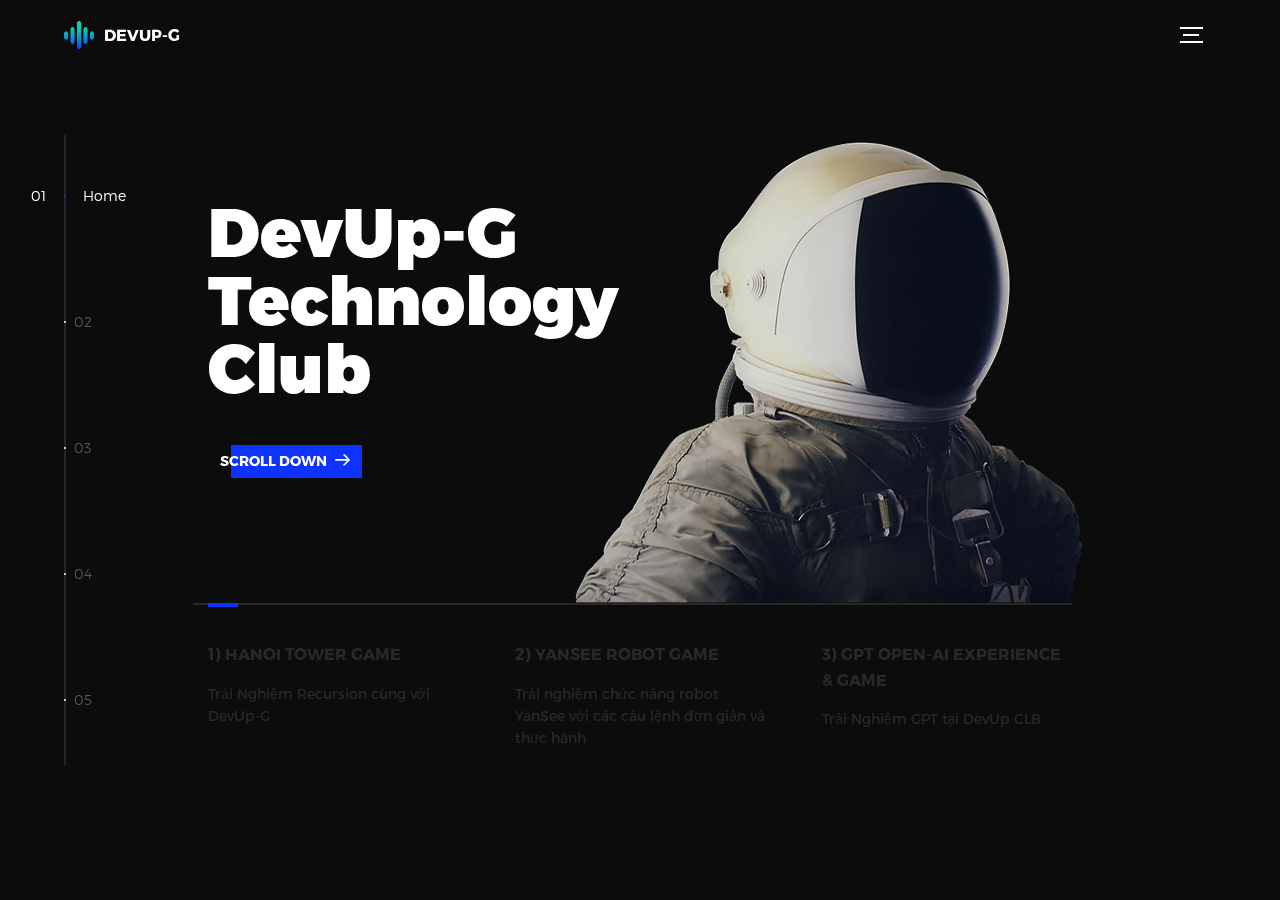
==== commit 591bddc1: "hinh ds" ====
--- a/Ondex.html
+++ b/Ondex.html
@@ -48,7 +48,7 @@
           <li class="l-section section section--is-active">
             <div class="intro">
               <div class="intro--banner">
-                <h1>DevUp-G<br>interactive<br>experience</h1>
+                <h1>DevUp-G<br>Technology<br>Club</h1>
                 <button class="cta">Scroll Down
                   <svg version="1.1" id="Layer_1" xmlns="http://www.w3.org/2000/svg" xmlns:xlink="http://www.w3.org/1999/xlink" x="0px" y="0px" viewBox="0 0 150 118" style="enable-background:new 0 0 150 118;" xml:space="preserve">
                   <g transform="translate(0.000000,118.000000) scale(0.100000,-0.100000)">
@@ -88,7 +88,8 @@
                         <img src="assets/img/work-victory.jpg" alt="Victory">
                       </div>
                       <p class="slider--item-title">#YanSee Robot Game</p>
-                      <p class="slider--item-description">Trải nghiệm chức năng robot YanSee với các câu lệnh đơn giản và thực hành kết hợp công nghệ vận động YanSee</p>
+                      <p class="slider--item-description">Các bạn sẽ được BTC hướng dẫn trải nghiệm Robot YanSee. Khi đã hiểu về Robot, BTC sẽ có 1 thử thách lập trình đơn giản với Robot cho bạn , nếu bạn làm được bạn sẽ nhận được 1 phần quà từ Chương trình
+                      </p>
                     </a>
                   </li>
                   <li class="slider--item slider--item-center">
@@ -97,7 +98,8 @@
                         <img src="assets/img/work-metiew-smith.jpg" alt="Metiew and Smith">
                       </div>
                       <p class="slider--item-title">#Hanoi Tower Game</p>
-                      <p class="slider--item-description">Các bạn sẽ được cung cấp 3 chiếc laptop để có thể truy cập vào game Hanoi Tower. Với mục tiêu đó là thực hiện đưa khổi tháp từ trụ 1 qua trụ 3 càng nhanh càng tốt. BTC sẽ phổ biến luật chơi cho các bạn trước khi chơi. Sau khi hết thời gian BTC sẽ giới thiệu việc ứng dụng Recursion trong việc chơi trò chơi này như thế nào và cho phép các bạn thử lại</p>
+                      <p class="slider--item-description">Các bạn sẽ có 3 phút để trải nghiệm trò chơi Hanoi Tower, mục tiêu đưa 6 vật thể từ cột 1 sang cột 3. Với quy tắc vật lớn thì không thể đặt trên vật bé. Ai hoàn thành trước 3 phút mà không sử dụng [Solve!] sẽ được 1 phần quà từ CLB. Sau 3 phút, BTC sẽ hướng dẫn giải cho các bạn.
+                      </p>
                     </a>
                   </li>
                   <li class="slider--item slider--item-right">
@@ -106,7 +108,7 @@
                         <img src="assets/img/work-alex-nowak.jpg" alt="Alex Nowak">
                       </div>
                       <p class="slider--item-title">#GPT OPEN-AI Experience & Game</p>
-                      <p class="slider--item-description">BTC sẽ cho các bạn 1 máy để trải nghiệm, 1 máy để chơi mini game. Máy chơi Mini Game sẽ kết nối với TV phía sau (nếu có) để hiển thị đáp án của thí sinh tham gia và hiển thị ChatGPT trực tiếp. Mỗi bạn tham gia sẽ được hỏi 1 bộ 3 câu hỏi và câu trả lời sẽ được đánh máy thể hiện trực tiếp trên TV. Sau đó BTC sẽ để GPT trả lời bộ câu hỏi đó để so sánh câu trả lời của học sinh với GPT. Nếu đúng trên ⅔ bộ câu hỏi thì sẽ được phần quà từ BTC, trường hợp trả lời chỉ được ⅓ thì sẽ không được quà.
+                      <p class="slider--item-description">Các bạn sẽ được trải nghiệm và làm quen với GPT. Khi thành thạo, BTC sẽ cho bạn 1 bộ 3 câu hỏi, để bạn có thể trả lời cùng với GPT. Nếu bộ đáp án của bạn trùng với GPT ⅔ câu trả lời bạn sẽ nhận được phần quà từ chương trình  
                       </p>
                     </a>
                   </li>
@@ -115,7 +117,7 @@
                 <li class="slider--item slider--item-right">
                   <a href="#0">
                     <div class="slider--item-image">
-                      <img src="assets/img/work-metiew-smith.jpg" alt="Alex Nowak">
+                      <img src="assets/img/work-metiew-smith - 2.jpg" alt="Alex Nowak">
                     </div>
                     <p class="slider--item-title">#Bốc Thăm Có Thưởng</p>
                     <p class="slider--item-description">Các bạn học sinh sẽ lắng tìm hiểu về CLB trên website để có nội dung.BTC có một hộp nhỏ chứa các lá thăm để các bạn bốc 1 câu hỏi và trả lời. Khi học sinh bóc và trả lời đúng câu hỏi sẽ được nhận phần quà từ chương trình. Trường hợp trả lời sai, BTC : Chúc bạn may mắn lần sau </p>
@@ -189,165 +191,98 @@
               </div>
             </div>
           </li>
+
+
+
           <li class="l-section section">
             <div class="hire">
               <h2>Information about DevUp</h2>
-              <!-- checkout formspree.io for easy form setup -->
-              <form class="work-request">
-                <div class="work-request--options">
-                  <span class="options-a">
-                    <input id="opt-1" type="checkbox" value="app design">
-
-                    <!--
-                    <label for="opt-1">
-                      <svg version="1.1" id="Layer_1" xmlns="http://www.w3.org/2000/svg" xmlns:xlink="http://www.w3.org/1999/xlink" x="0px" y="0px"
-                      viewBox="0 0 150 111" style="enable-background:new 0 0 150 111;" xml:space="preserve">
-                      <g transform="translate(0.000000,111.000000) scale(0.100000,-0.100000)">
-                        <path d="M950,705L555,310L360,505C253,612,160,700,155,700c-6,0-44-34-85-75l-75-75l278-278L550-5l475,475c261,261,475,480,475,485c0,13-132,145-145,145C1349,1100,1167,922,950,705z"/>
-                      </g>
-                      </svg>
-                      App Design
-                    </label>
-                    <input id="opt-2" type="checkbox" value="graphic design">
-                    <label for="opt-2">
-                      <svg version="1.1" id="Layer_1" xmlns="http://www.w3.org/2000/svg" xmlns:xlink="http://www.w3.org/1999/xlink" x="0px" y="0px"
-                      viewBox="0 0 150 111" style="enable-background:new 0 0 150 111;" xml:space="preserve">
-                      <g transform="translate(0.000000,111.000000) scale(0.100000,-0.100000)">
-                        <path d="M950,705L555,310L360,505C253,612,160,700,155,700c-6,0-44-34-85-75l-75-75l278-278L550-5l475,475c261,261,475,480,475,485c0,13-132,145-145,145C1349,1100,1167,922,950,705z"/>
-                      </g>
-                      </svg>
-                      Graphic Design
-                    </label>
-                    <input id="opt-3" type="checkbox" value="motion design">
-                    <label for="opt-3">
-                      <svg version="1.1" id="Layer_1" xmlns="http://www.w3.org/2000/svg" xmlns:xlink="http://www.w3.org/1999/xlink" x="0px" y="0px"
-                      viewBox="0 0 150 111" style="enable-background:new 0 0 150 111;" xml:space="preserve">
-                      <g transform="translate(0.000000,111.000000) scale(0.100000,-0.100000)">
-                        <path d="M950,705L555,310L360,505C253,612,160,700,155,700c-6,0-44-34-85-75l-75-75l278-278L550-5l475,475c261,261,475,480,475,485c0,13-132,145-145,145C1349,1100,1167,922,950,705z"/>
-                      </g>
-                      </svg>
-                      Motion Design
-                    </label>
-                  </span>
-                  <span class="options-b">
-                    <input id="opt-4" type="checkbox" value="ux design">
-                    <label for="opt-4">
-                      <svg version="1.1" id="Layer_1" xmlns="http://www.w3.org/2000/svg" xmlns:xlink="http://www.w3.org/1999/xlink" x="0px" y="0px"
-                      viewBox="0 0 150 111" style="enable-background:new 0 0 150 111;" xml:space="preserve">
-                      <g transform="translate(0.000000,111.000000) scale(0.100000,-0.100000)">
-                        <path d="M950,705L555,310L360,505C253,612,160,700,155,700c-6,0-44-34-85-75l-75-75l278-278L550-5l475,475c261,261,475,480,475,485c0,13-132,145-145,145C1349,1100,1167,922,950,705z"/>
-                      </g>
-                      </svg>
-                      UX Design
-                    </label>
-                    <input id="opt-5" type="checkbox" value="webdesign">
-                    <label for="opt-5">
-                      <svg version="1.1" id="Layer_1" xmlns="http://www.w3.org/2000/svg" xmlns:xlink="http://www.w3.org/1999/xlink" x="0px" y="0px"
-                      viewBox="0 0 150 111" style="enable-background:new 0 0 150 111;" xml:space="preserve">
-                      <g transform="translate(0.000000,111.000000) scale(0.100000,-0.100000)">
-                        <path d="M950,705L555,310L360,505C253,612,160,700,155,700c-6,0-44-34-85-75l-75-75l278-278L550-5l475,475c261,261,475,480,475,485c0,13-132,145-145,145C1349,1100,1167,922,950,705z"/>
-                      </g>
-                      </svg>
-                      Webdesign
-                    </label>
-                    <input id="opt-6" type="checkbox" value="marketing">
-                    <label for="opt-6">
-                      <svg version="1.1" id="Layer_1" xmlns="http://www.w3.org/2000/svg" xmlns:xlink="http://www.w3.org/1999/xlink" x="0px" y="0px"
-                      viewBox="0 0 150 111" style="enable-background:new 0 0 150 111;" xml:space="preserve">
-                      <g transform="translate(0.000000,111.000000) scale(0.100000,-0.100000)">
-                        <path d="M950,705L555,310L360,505C253,612,160,700,155,700c-6,0-44-34-85-75l-75-75l278-278L550-5l475,475c261,261,475,480,475,485c0,13-132,145-145,145C1349,1100,1167,922,950,705z"/>
-                      </g>
-                      </svg>
-                      Marketing
-                    </label>
-                  </span>
-                </div> -->
-
-
-
-
-
-                <div class="intro--options">
-                  <a href="#0">
-                    <h3>1) Mục tiêu của CLB DevUp là gì ?</h3>
-                    <p>Trải Nghiệm Recursion cùng với DevUp-G</p>
-                  </a>
-                  <a href="#0">
-                    <h3>2) CLB DevUp hiện nay đang hoạt động chính tại những mảng nào ?</h3>
-                    <p>Trải nghiệm chức năng robot YanSee với các câu lệnh đơn giản và thực hành</p>
-                  </a>
-                  <a href="#0">
-                    <h3>3) Chủ nhiệm CLB DevUp hiện nay là ai ?</h3>
-                    <p>Trải Nghiệm GPT tại DevUp CLB</p>
-                  </a>
-                  
-
-                  <a href="#0">
-                    <h3>4) Giảng viên nào đang là Mentor chính cho CLB ?</h3>
-                    <p>Trải Nghiệm Recursion cùng với DevUp-G</p>
-                  </a>
-                  <a href="#0">
-                    <h3>5) CLB được thành lập khi nào (ngày tháng năm cụ thể) ?</h3>
-                    <p>Trải nghiệm chức năng robot YanSee với các câu lệnh đơn giản và thực hành</p>
-                  </a>
-                  <a href="#0">
-                    <h3>6) Các sự kiện nổi bật thời gian qua của DevUp ?
-                    </h3>
-                    <p>Trải Nghiệm GPT tại DevUp CLB</p>
-                  </a>
-
-
-                  
-                  
-                </div>
-
-
-
-
-
-
-
-
-
-
-
-
-
-
-
-
-
-
-
-
-
-
-
-
-
-
-
-
-
-
-
-
-
-
-                <!-- <div class="work-request--information">
-                  <div class="information-name">
-                    <input id="name" type="text" spellcheck="false">
-                    <label for="name">Name</label>
-                  </div>
-                  <div class="information-email">
-                    <input id="email" type="email" spellcheck="false">
-                    <label for="email">Email</label>
-                  </div>
-                </div> -->
+
+              <ul>
+              
+                <li>Mục tiêu của DevUp ?</li>
+                <li style="list-style: none;" >DevUp mong muốn gia tăng niềm vui thích lập trình đối với sinh viên FPT Quy Nhơn bằng việc tạo môi trường học tập & trải nghiệm lập trình cho sinh viên CNTT tại FPT QN thông qua những buổi thảo luận, những cuộc thi lập trình, hiện thực hóa các ý tưởng lập trình khả thi của sinh viên . 
+                </li>
+                <br>
+
+                <li>CLB DevUp hiện nay đang hoạt động chính tại những mảng nào ?</li>
+                <li style="list-style: none;" >CLB đang tập trung tại các mảng Website và Phần mềm Java</li>
+                <br>
+
+                <li>Mentor chính cho CLB là ai ?</li>
+                <li style="list-style: none;" >Tiến sĩ ngành CNTT: Phan Thị Lệ Thuyền </li>
+                <br>
+
+                <li>CLB được thành lập khi nào ? Cuối năm 2021</li>
                 
-              </form>
-            </div>
-          </li>
+                <br>
+
+                <li>Các sự kiện nổi bật thời gian qua của DevUp ?</li>
+                <li style="list-style: none;" >1-Workshop GITGO; 2-Code Tournament; 3-Website DevUp</li>
+                <br>
+
+              </ul>
+             
+            </div>
+          </li>
+
+
+
+
+
+          <li class="l-section section">
+            <div class="hire">
+              <h2>Information about DevUp</h2>
+
+              <ul>
+                <li>DevUp là ai ?</li>
+                <li style="list-style: none;" >DevUp là một CLB CNTT tại FPT University Quy Nhơn</li>
+                <br>
+                
+                <li>Mục tiêu của DevUp ?</li>
+                <li style="list-style: none;" >DevUp mong muốn gia tăng niềm vui thích lập trình đối với sinh viên FPT Quy Nhơn bằng việc tạo môi trường học tập & trải nghiệm lập trình cho sinh viên CNTT tại FPT QN thông qua những buổi thảo luận, những cuộc thi lập trình, hiện thực hóa các ý tưởng lập trình khả thi của sinh viên . 
+                </li>
+                <br>
+
+                <li>CLB DevUp hiện nay đang hoạt động chính tại những mảng nào ?</li>
+                <li style="list-style: none;" >CLB DevUp hiện nay đang hoạt động chính tại mảng Website và Phần mềm Java</li>
+                <br>
+
+                <li>Chủ nhiệm CLB DevUp hiện nay là ai ?</li>
+                <li style="list-style: none;" >Chủ nhiệm CLB DevUp hiện nay là Trần Đình Hưng K17 </li>
+                <br>
+
+                <li>Giảng viên nào đang là Mentor chính cho CLB ?</li>
+                <li style="list-style: none;" >Tiến sĩ ngành CNTT: Phan Thị Lệ Thuyền </li>
+                <br>
+
+                <li>CLB được thành lập khi nào ?</li>
+                <li style="list-style: none;" >CLB DevUp được thành lập vào cuối năm 2021</li>
+                <br>
+
+                <li>Các sự kiện nổi bật thời gian qua của DevUp ?</li>
+                <li style="list-style: none;" >1-Workshop GITGO; 2-Code Tournament; 3-Website DevUp</li>
+                <br>
+
+              </ul>
+             
+            </div>
+          </li>
+
+
+
+
+
+
+
+
+
+
+
+
+
+
+
         </ul>
       </div>
     </div>
